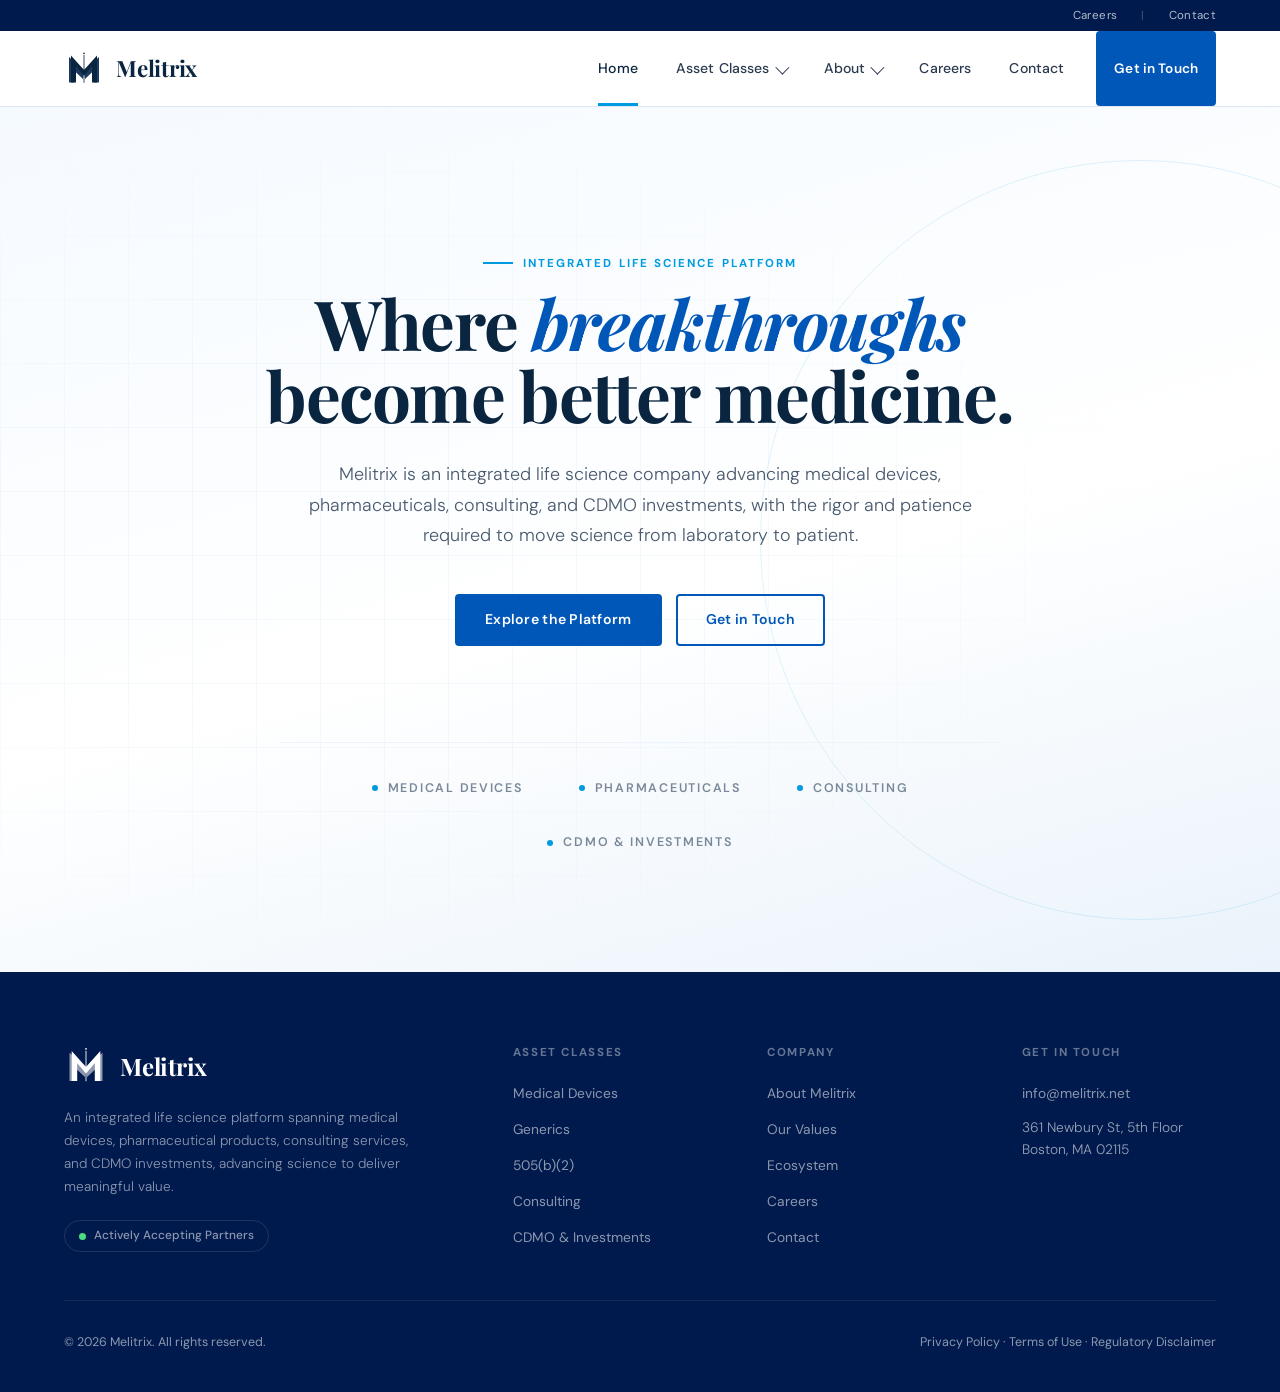
==== index.html @ f3d728bd "chore: initial site, 5 pages, static deploy ready" ====
<!DOCTYPE html>
<html lang="en">
<head>
<meta charset="UTF-8">
<meta name="viewport" content="width=device-width, initial-scale=1.0">
<title>Melitrix, Integrated Life Science Platform</title>
<link href="https://fonts.googleapis.com/css2?family=Playfair+Display:wght@400;600;700&family=DM+Sans:ital,wght@0,300;0,400;0,500;0,600;1,300&display=swap" rel="stylesheet">
<link rel="stylesheet" href="assets/shared.css?v=3">
<style>
  /* ─────────────────────────────
     PLAIN LANDING — Hero only
     ───────────────────────────── */
  .home-hero {
    position: relative;
    overflow: hidden;
    padding: 140px 5% 120px;
    min-height: 90vh;
    display: flex;
    align-items: center;
    background: linear-gradient(165deg, #f5faff 0%, #ffffff 55%, #eaf3fb 100%);
  }
  .home-hero::before {
    content: '';
    position: absolute; inset: 0;
    background-image:
      linear-gradient(rgba(0,87,184,0.04) 1px, transparent 1px),
      linear-gradient(90deg, rgba(0,87,184,0.04) 1px, transparent 1px);
    background-size: 64px 64px;
    pointer-events: none;
    mask-image: radial-gradient(ellipse 80% 70% at 30% 50%, black 30%, transparent 75%);
    -webkit-mask-image: radial-gradient(ellipse 80% 70% at 30% 50%, black 30%, transparent 75%);
  }
  .home-hero::after {
    content: '';
    position: absolute;
    right: -240px; top: 50%;
    transform: translateY(-50%);
    width: 760px; height: 760px;
    border-radius: 50%;
    border: 1px solid rgba(0,155,222,0.12);
    pointer-events: none;
  }
  .home-hero-inner {
    position: relative; z-index: 2;
    max-width: 980px;
    margin: 0 auto;
    width: 100%;
    text-align: center;
  }
  .home-hero h1 {
    font-size: clamp(2.6rem, 5.4vw, 4.6rem);
    font-weight: 700;
    color: var(--navy);
    margin-bottom: 28px;
    text-wrap: balance;
    letter-spacing: -0.02em;
    line-height: 1.05;
  }
  .home-hero h1 em {
    font-style: italic;
    color: var(--blue);
  }
  .home-hero-sub {
    font-size: clamp(1rem, 1.4vw, 1.18rem);
    line-height: 1.7;
    color: var(--slate);
    margin: 0 auto 44px;
    font-weight: 300;
    max-width: 680px;
    text-wrap: pretty;
  }
  .home-hero-actions {
    display: flex;
    gap: 14px;
    justify-content: center;
    flex-wrap: wrap;
  }

  /* Subtle credentials strip */
  .home-creds {
    margin-top: 96px;
    padding-top: 36px;
    border-top: 1px solid var(--border-soft);
    display: flex;
    flex-wrap: wrap;
    justify-content: center;
    gap: 36px 56px;
    max-width: 720px;
    margin-left: auto;
    margin-right: auto;
  }
  .home-cred {
    font-size: 0.78rem;
    font-weight: 600;
    letter-spacing: 0.14em;
    text-transform: uppercase;
    color: var(--light-slate);
    display: flex;
    align-items: center;
    gap: 10px;
  }
  .home-cred-dot {
    width: 6px; height: 6px;
    border-radius: 50%;
    background: var(--sky);
    flex-shrink: 0;
  }

  @media (max-width: 700px) {
    .home-hero { padding: 110px 5% 90px; }
    .home-creds { gap: 16px 24px; margin-top: 60px; }
  }
</style>
</head>
<body>

<div id="site-nav"></div>

<!-- HERO, plain landing -->
<section class="home-hero" data-screen-label="Home">
  <div class="home-hero-inner">
    <div class="eyebrow reveal" style="justify-content:center;">Integrated Life Science Platform</div>
    <h1 class="reveal reveal-delay-1">Where <em>breakthroughs</em> become better medicine.</h1>
    <p class="home-hero-sub reveal reveal-delay-2">Melitrix is an integrated life science company advancing medical devices, pharmaceuticals, consulting, and CDMO investments, with the rigor and patience required to move science from laboratory to patient.</p>
    <div class="home-hero-actions reveal reveal-delay-3">
      <a href="asset-classes.html" class="btn btn-primary">Explore the Platform</a>
      <a href="contact.html" class="btn btn-outline">Get in Touch</a>
    </div>

    <div class="home-creds reveal reveal-delay-3">
      <div class="home-cred"><span class="home-cred-dot"></span>Medical Devices</div>
      <div class="home-cred"><span class="home-cred-dot"></span>Pharmaceuticals</div>
      <div class="home-cred"><span class="home-cred-dot"></span>Consulting</div>
      <div class="home-cred"><span class="home-cred-dot"></span>CDMO &amp; Investments</div>
    </div>
  </div>
</section>

<footer class="site-footer" id="site-footer"></footer>
<div id="site-tweaks"></div>

<script src="assets/chrome.js"></script>
<script src="assets/shared.js"></script>
<script>
  MelitrixChrome.mount('home');
  window.addEventListener('load', () => {
    document.querySelectorAll('.home-hero .reveal').forEach((el, i) => {
      setTimeout(() => el.classList.add('visible'), 200 + i * 120);
    });
  });
</script>
</body>
</html>
---- assets/shared.css ----
/* ═══════════════════════════════════════════════
   MELITRIX, Shared stylesheet
   Pfizer-inspired: navy/sky, clean, science-forward
   ═══════════════════════════════════════════════ */

:root {
  --navy: #0a2540;
  --navy-deep: #001a4d;
  --blue: #0057b8;
  --blue-bright: #0071ce;
  --sky: #009bde;
  --sky-light: #4db8e8;
  --ice: #e8f4fd;
  --ice-deep: #d4e8f8;
  --white: #ffffff;
  --paper: #fafcff;
  --slate: #4a5a6e;
  --slate-dark: #2b3a4f;
  --light-slate: #7a8999;
  --border: #dce8f5;
  --border-soft: #edf3fa;
  --gold: #c9a84c;
  --green: #4ade80;

  --shadow-sm: 0 2px 8px rgba(10,37,64,0.06);
  --shadow-md: 0 8px 24px rgba(10,37,64,0.08);
  --shadow-lg: 0 20px 60px rgba(10,37,64,0.1);
}

/* ── Color treatment: LIGHTER Pfizer blue ── */
body[data-theme="light-blue"] {
  --navy: #004b93;
  --navy-deep: #003d7a;
  --blue: #0071ce;
  --sky: #2aa3e3;
}

/* ── Color treatment: DEEPER navy ── */
body[data-theme="deep-navy"] {
  --navy: #001a4d;
  --navy-deep: #000d2e;
  --blue: #003d82;
  --sky: #0085c8;
}

*, *::before, *::after { box-sizing: border-box; margin: 0; padding: 0; }
html { scroll-behavior: smooth; }

body {
  font-family: 'DM Sans', sans-serif;
  background: var(--white);
  color: var(--slate-dark);
  overflow-x: hidden;
  line-height: 1.5;
}

/* ── TYPE ── */
h1, h2, h3, h4 {
  font-family: 'Playfair Display', serif;
  color: var(--navy);
  line-height: 1.15;
  letter-spacing: -0.01em;
}

a { color: var(--blue); }

/* ══════════════════════════════════════════════
   NAV, Pfizer-style with mega menu
   ══════════════════════════════════════════════ */
.top-utility {
  background: var(--navy-deep);
  color: rgba(255,255,255,0.7);
  font-size: 0.72rem;
  padding: 7px 5%;
  display: flex; justify-content: flex-end; gap: 24px;
  letter-spacing: 0.03em;
}
.top-utility a {
  color: rgba(255,255,255,0.7);
  text-decoration: none;
  transition: color 0.2s;
}
.top-utility a:hover { color: white; }
.utility-divider { color: rgba(255,255,255,0.25); }

nav.main-nav {
  position: sticky; top: 0; z-index: 100;
  display: flex; align-items: center; justify-content: space-between;
  padding: 0 5%;
  height: 76px;
  background: rgba(255,255,255,0.98);
  border-bottom: 1px solid var(--border);
  backdrop-filter: blur(12px);
}
.nav-logo {
  display: flex; align-items: center; gap: 12px;
  text-decoration: none;
}
.logo-mark {
  width: 40px; height: 40px;
  display: inline-flex;
  align-items: center;
  justify-content: center;
  flex-shrink: 0;
}
.logo-mark svg { width: 100%; height: 100%; display: block; }
.logo-wordmark {
  font-family: 'Playfair Display', serif;
  font-size: 1.4rem;
  font-weight: 700;
  color: var(--navy);
  letter-spacing: -0.01em;
}
.logo-wordmark span { color: inherit; }

.nav-menu {
  display: flex; gap: 2px; list-style: none;
  height: 100%;
  align-items: stretch;
}
.nav-menu > li {
  display: flex; align-items: center;
  position: relative;
}
.nav-menu > li > a {
  text-decoration: none;
  font-size: 0.88rem;
  font-weight: 500;
  color: var(--slate-dark);
  letter-spacing: 0.01em;
  padding: 0 18px;
  height: 100%;
  display: flex; align-items: center; gap: 6px;
  transition: color 0.2s;
  position: relative;
}
.nav-menu > li > a::after {
  content: ''; position: absolute; bottom: 0; left: 18px; right: 18px;
  height: 3px; background: var(--sky);
  transform: scaleX(0); transform-origin: left;
  transition: transform 0.25s ease;
}
.nav-menu > li:hover > a,
.nav-menu > li > a.active { color: var(--navy); }
.nav-menu > li:hover > a::after,
.nav-menu > li > a.active::after { transform: scaleX(1); }

.chev {
  width: 10px; height: 10px;
  border-right: 1.5px solid currentColor;
  border-bottom: 1.5px solid currentColor;
  transform: rotate(45deg) translateY(-2px);
  transition: transform 0.2s;
}
.nav-menu > li:hover .chev { transform: rotate(225deg) translateY(-2px); }

.mega {
  position: absolute;
  top: 100%; left: 50%;
  transform: translateX(-50%) translateY(6px);
  min-width: 640px;
  background: white;
  border: 1px solid var(--border);
  border-top: 3px solid var(--sky);
  border-radius: 0 0 12px 12px;
  box-shadow: var(--shadow-lg);
  padding: 32px;
  opacity: 0;
  visibility: hidden;
  transition: opacity 0.2s, transform 0.2s, visibility 0.2s;
  display: grid; grid-template-columns: 1fr 1fr;
  gap: 28px 36px;
}
.nav-menu > li:hover .mega {
  opacity: 1;
  visibility: visible;
  transform: translateX(-50%) translateY(0);
}
.mega-col-title {
  font-family: 'Playfair Display', serif;
  font-size: 0.75rem;
  font-weight: 700;
  letter-spacing: 0.15em;
  text-transform: uppercase;
  color: var(--sky);
  margin-bottom: 14px;
  padding-bottom: 10px;
  border-bottom: 1px solid var(--border-soft);
}
.mega a {
  display: block;
  padding: 9px 0;
  text-decoration: none;
  font-size: 0.88rem;
  color: var(--slate-dark);
  font-weight: 500;
  transition: color 0.15s, padding 0.15s;
}
.mega a:hover { color: var(--blue); padding-left: 6px; }
.mega-desc {
  display: block;
  font-size: 0.78rem;
  color: var(--light-slate);
  font-weight: 400;
  margin-top: 2px;
}
.mega-feature {
  grid-column: 1 / -1;
  background: linear-gradient(135deg, var(--ice) 0%, var(--white) 100%);
  border: 1px solid var(--border);
  border-radius: 8px;
  padding: 18px 22px;
  display: flex; align-items: center; justify-content: space-between;
  gap: 16px;
  margin-top: 6px;
}
.mega-feature-text { font-size: 0.85rem; color: var(--slate-dark); }
.mega-feature-text strong { color: var(--navy); font-weight: 600; }
.mega-feature-link {
  font-size: 0.8rem;
  font-weight: 600;
  color: var(--blue);
  text-decoration: none;
  white-space: nowrap;
}
.mega-feature-link::after { content: ' →'; }

.nav-cta {
  background: var(--blue);
  color: white !important;
  padding: 10px 22px;
  border-radius: 4px;
  font-weight: 600 !important;
  font-size: 0.85rem !important;
  text-decoration: none;
  letter-spacing: 0.02em;
  transition: background 0.2s, transform 0.15s;
  margin-left: 12px;
}
.nav-cta:hover { background: var(--navy); transform: translateY(-1px); }

/* ══════════════════════════════════════════════
   SHARED PAGE PRIMITIVES
   ══════════════════════════════════════════════ */
section { padding: 100px 5%; }
.container { max-width: 1240px; margin: 0 auto; }

.eyebrow {
  font-size: 0.72rem;
  font-weight: 700;
  letter-spacing: 0.18em;
  text-transform: uppercase;
  color: var(--sky);
  margin-bottom: 14px;
  display: inline-flex; align-items: center; gap: 10px;
}
.eyebrow::before {
  content: ''; display: block;
  width: 30px; height: 2px;
  background: var(--sky);
}

.section-title {
  font-size: clamp(1.9rem, 3vw, 2.7rem);
  font-weight: 700;
  color: var(--navy);
  line-height: 1.15;
  margin-bottom: 18px;
  text-wrap: balance;
}
.section-lead {
  font-size: 1.05rem;
  line-height: 1.7;
  color: var(--slate);
  font-weight: 300;
  max-width: 640px;
  text-wrap: pretty;
}

/* Buttons */
.btn {
  display: inline-flex; align-items: center; gap: 8px;
  padding: 13px 28px;
  border-radius: 4px;
  font-size: 0.88rem;
  font-weight: 600;
  text-decoration: none;
  border: 2px solid transparent;
  cursor: pointer;
  transition: background 0.2s, transform 0.15s, border-color 0.2s;
  letter-spacing: 0.02em;
  font-family: inherit;
}
.btn-primary { background: var(--blue); color: white; border-color: var(--blue); }
.btn-primary:hover { background: var(--navy); border-color: var(--navy); transform: translateY(-1px); }
.btn-outline { background: transparent; color: var(--blue); border-color: var(--blue); }
.btn-outline:hover { background: var(--blue); color: white; transform: translateY(-1px); }
.btn-white { background: white; color: var(--navy); border-color: white; }
.btn-white:hover { transform: translateY(-2px); box-shadow: 0 8px 24px rgba(0,0,0,0.2); }
.btn-ghost { background: transparent; color: white; border-color: rgba(255,255,255,0.5); }
.btn-ghost:hover { border-color: white; background: rgba(255,255,255,0.08); }

/* Page header (inner pages) */
.page-header {
  position: relative;
  padding: 120px 5% 80px;
  background: linear-gradient(160deg, #eaf4fc 0%, #dbeaf7 50%, #f0f7fd 100%);
  overflow: hidden;
}
.page-header::before {
  content: '';
  position: absolute; inset: 0;
  background-image:
    linear-gradient(rgba(0,87,184,0.05) 1px, transparent 1px),
    linear-gradient(90deg, rgba(0,87,184,0.05) 1px, transparent 1px);
  background-size: 60px 60px;
  pointer-events: none;
}
.page-header::after {
  content: '';
  position: absolute;
  right: -120px; top: 50%;
  transform: translateY(-50%);
  width: 480px; height: 480px;
  border-radius: 50%;
  border: 1px solid rgba(0,155,222,0.18);
}
.page-header .container { position: relative; z-index: 2; }
.page-header .eyebrow { color: var(--blue); }
.page-header .eyebrow::before { background: var(--blue); }
.page-header h1 {
  font-size: clamp(2.4rem, 4vw, 3.4rem);
  font-weight: 700;
  color: var(--navy);
  margin-bottom: 20px;
  max-width: 780px;
  text-wrap: balance;
}
.page-header .page-sub {
  font-size: 1.15rem;
  line-height: 1.65;
  color: var(--slate);
  font-weight: 300;
  max-width: 680px;
  text-wrap: pretty;
}

/* Breadcrumb */
.crumb {
  font-size: 0.78rem;
  color: var(--light-slate);
  margin-bottom: 24px;
  display: flex; gap: 8px; align-items: center;
}
.crumb a { color: var(--blue); text-decoration: none; }
.crumb a:hover { text-decoration: underline; }
.crumb-sep { opacity: 0.4; }

/* ══════════════════════════════════════════════
   FOOTER
   ══════════════════════════════════════════════ */
footer.site-footer {
  background: var(--navy-deep);
  padding: 72px 5% 40px;
  color: rgba(255,255,255,0.55);
}
.footer-inner {
  max-width: 1240px; margin: 0 auto;
  display: grid; grid-template-columns: 2fr 1fr 1fr 1fr;
  gap: 60px;
  padding-bottom: 48px;
  border-bottom: 1px solid rgba(255,255,255,0.08);
  margin-bottom: 32px;
}
.footer-brand .logo-wordmark { color: white; font-size: 1.5rem; margin-bottom: 18px; display: inline-block; }
.footer-brand p { font-size: 0.85rem; line-height: 1.7; font-weight: 300; max-width: 360px; }
.footer-col-title {
  font-size: 0.72rem;
  font-weight: 700;
  letter-spacing: 0.14em;
  text-transform: uppercase;
  color: rgba(255,255,255,0.4);
  margin-bottom: 20px;
}
.footer-links { list-style: none; display: flex; flex-direction: column; gap: 12px; }
.footer-links a {
  text-decoration: none;
  font-size: 0.86rem;
  color: rgba(255,255,255,0.55);
  transition: color 0.2s;
}
.footer-links a:hover { color: white; }
.footer-addr {
  font-size: 0.86rem;
  font-weight: 300;
  color: rgba(255,255,255,0.6);
  line-height: 1.55;
}
.footer-bottom {
  max-width: 1240px; margin: 0 auto;
  display: flex; justify-content: space-between; align-items: center;
  font-size: 0.78rem;
  flex-wrap: wrap; gap: 12px;
}
.footer-badge {
  display: inline-flex; align-items: center; gap: 8px;
  padding: 6px 14px;
  border-radius: 100px;
  border: 1px solid rgba(255,255,255,0.12);
  font-size: 0.74rem;
  font-weight: 500;
  margin-top: 22px;
}
.dot-live {
  width: 7px; height: 7px; border-radius: 50%;
  background: var(--green);
  animation: pulse-live 2s infinite;
  box-shadow: 0 0 0 0 var(--green);
}
@keyframes pulse-live {
  0%, 100% { opacity: 1; }
  50% { opacity: 0.4; }
}

/* ══════════════════════════════════════════════
   SCROLL REVEAL
   ══════════════════════════════════════════════ */
.reveal {
  opacity: 0;
  transform: translateY(28px);
  transition: opacity 0.65s ease, transform 0.65s ease;
}
.reveal.visible {
  opacity: 1;
  transform: translateY(0);
}
.reveal-delay-1 { transition-delay: 0.1s; }
.reveal-delay-2 { transition-delay: 0.2s; }
.reveal-delay-3 { transition-delay: 0.3s; }
.reveal-delay-4 { transition-delay: 0.4s; }

/* ══════════════════════════════════════════════
   RESPONSIVE
   ══════════════════════════════════════════════ */
@media (max-width: 1024px) {
  .nav-menu { display: none; }
  .top-utility { display: none; }
  .footer-inner { grid-template-columns: 1fr 1fr; gap: 40px; }
}
@media (max-width: 640px) {
  section { padding: 72px 5%; }
  .page-header { padding: 80px 5% 60px; }
  .footer-inner { grid-template-columns: 1fr; }
  .footer-bottom { flex-direction: column; align-items: flex-start; }
}

/* ══════════════════════════════════════════════
   TWEAKS PANEL
   ══════════════════════════════════════════════ */
#tweaks-panel {
  position: fixed;
  right: 20px; bottom: 20px;
  z-index: 999;
  background: white;
  border: 1px solid var(--border);
  border-radius: 12px;
  box-shadow: var(--shadow-lg);
  padding: 20px;
  width: 280px;
  display: none;
  font-family: 'DM Sans', sans-serif;
}
#tweaks-panel.open { display: block; }
#tweaks-panel h4 {
  font-family: 'DM Sans', sans-serif;
  font-size: 0.85rem;
  font-weight: 700;
  color: var(--navy);
  margin-bottom: 14px;
  letter-spacing: 0.04em;
  text-transform: uppercase;
  display: flex; justify-content: space-between; align-items: center;
}
.tweak-group { margin-bottom: 18px; }
.tweak-group:last-child { margin-bottom: 0; }
.tweak-label {
  font-size: 0.72rem;
  font-weight: 600;
  color: var(--slate);
  margin-bottom: 8px;
  letter-spacing: 0.05em;
  text-transform: uppercase;
}
.tweak-options {
  display: flex; gap: 6px; flex-wrap: wrap;
}
.tweak-btn {
  flex: 1;
  padding: 8px 10px;
  border: 1px solid var(--border);
  background: white;
  border-radius: 6px;
  font-size: 0.78rem;
  font-weight: 500;
  color: var(--slate);
  cursor: pointer;
  transition: all 0.15s;
  font-family: inherit;
  text-align: center;
  min-width: 0;
}
.tweak-btn:hover { border-color: var(--blue); color: var(--blue); }
.tweak-btn.active {
  background: var(--blue);
  color: white;
  border-color: var(--blue);
}
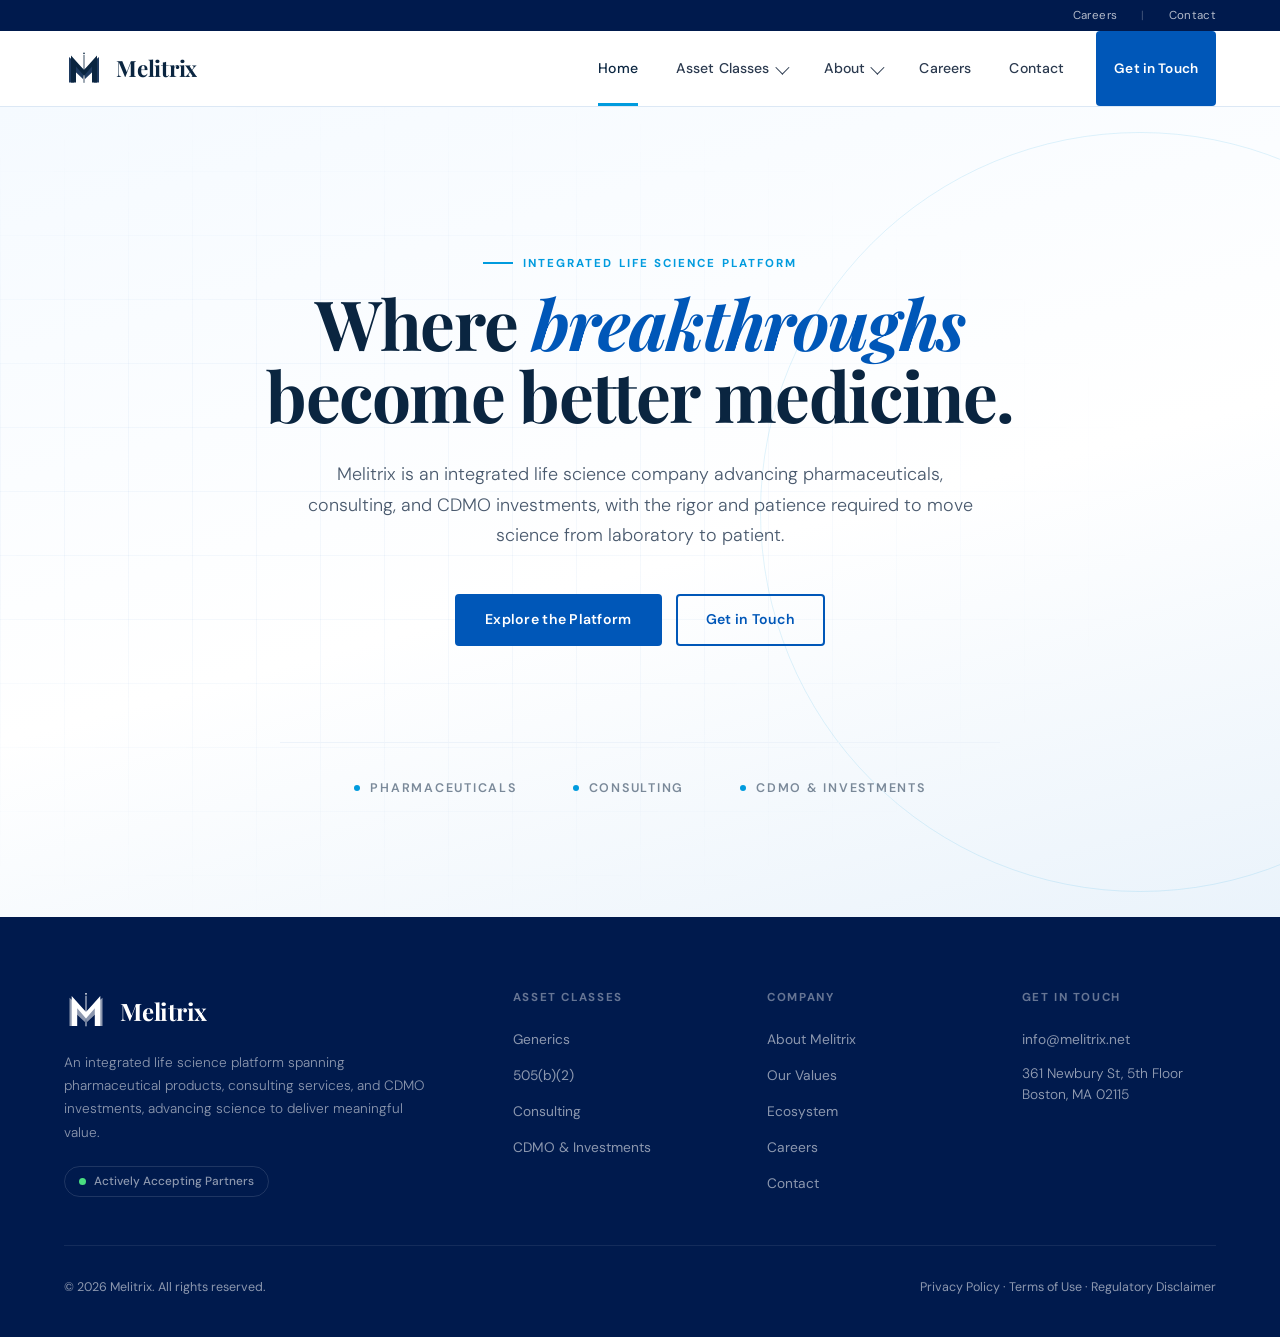
==== commit ed08b0a1: "Remove medical devices asset class across the site Deletes the Medical Devices section from asset-cl" ====
--- a/index.html
+++ b/index.html
@@ -121,14 +121,13 @@
   <div class="home-hero-inner">
     <div class="eyebrow reveal" style="justify-content:center;">Integrated Life Science Platform</div>
     <h1 class="reveal reveal-delay-1">Where <em>breakthroughs</em> become better medicine.</h1>
-    <p class="home-hero-sub reveal reveal-delay-2">Melitrix is an integrated life science company advancing medical devices, pharmaceuticals, consulting, and CDMO investments, with the rigor and patience required to move science from laboratory to patient.</p>
+    <p class="home-hero-sub reveal reveal-delay-2">Melitrix is an integrated life science company advancing pharmaceuticals, consulting, and CDMO investments, with the rigor and patience required to move science from laboratory to patient.</p>
     <div class="home-hero-actions reveal reveal-delay-3">
       <a href="asset-classes.html" class="btn btn-primary">Explore the Platform</a>
       <a href="contact.html" class="btn btn-outline">Get in Touch</a>
     </div>
 
     <div class="home-creds reveal reveal-delay-3">
-      <div class="home-cred"><span class="home-cred-dot"></span>Medical Devices</div>
       <div class="home-cred"><span class="home-cred-dot"></span>Pharmaceuticals</div>
       <div class="home-cred"><span class="home-cred-dot"></span>Consulting</div>
       <div class="home-cred"><span class="home-cred-dot"></span>CDMO &amp; Investments</div>
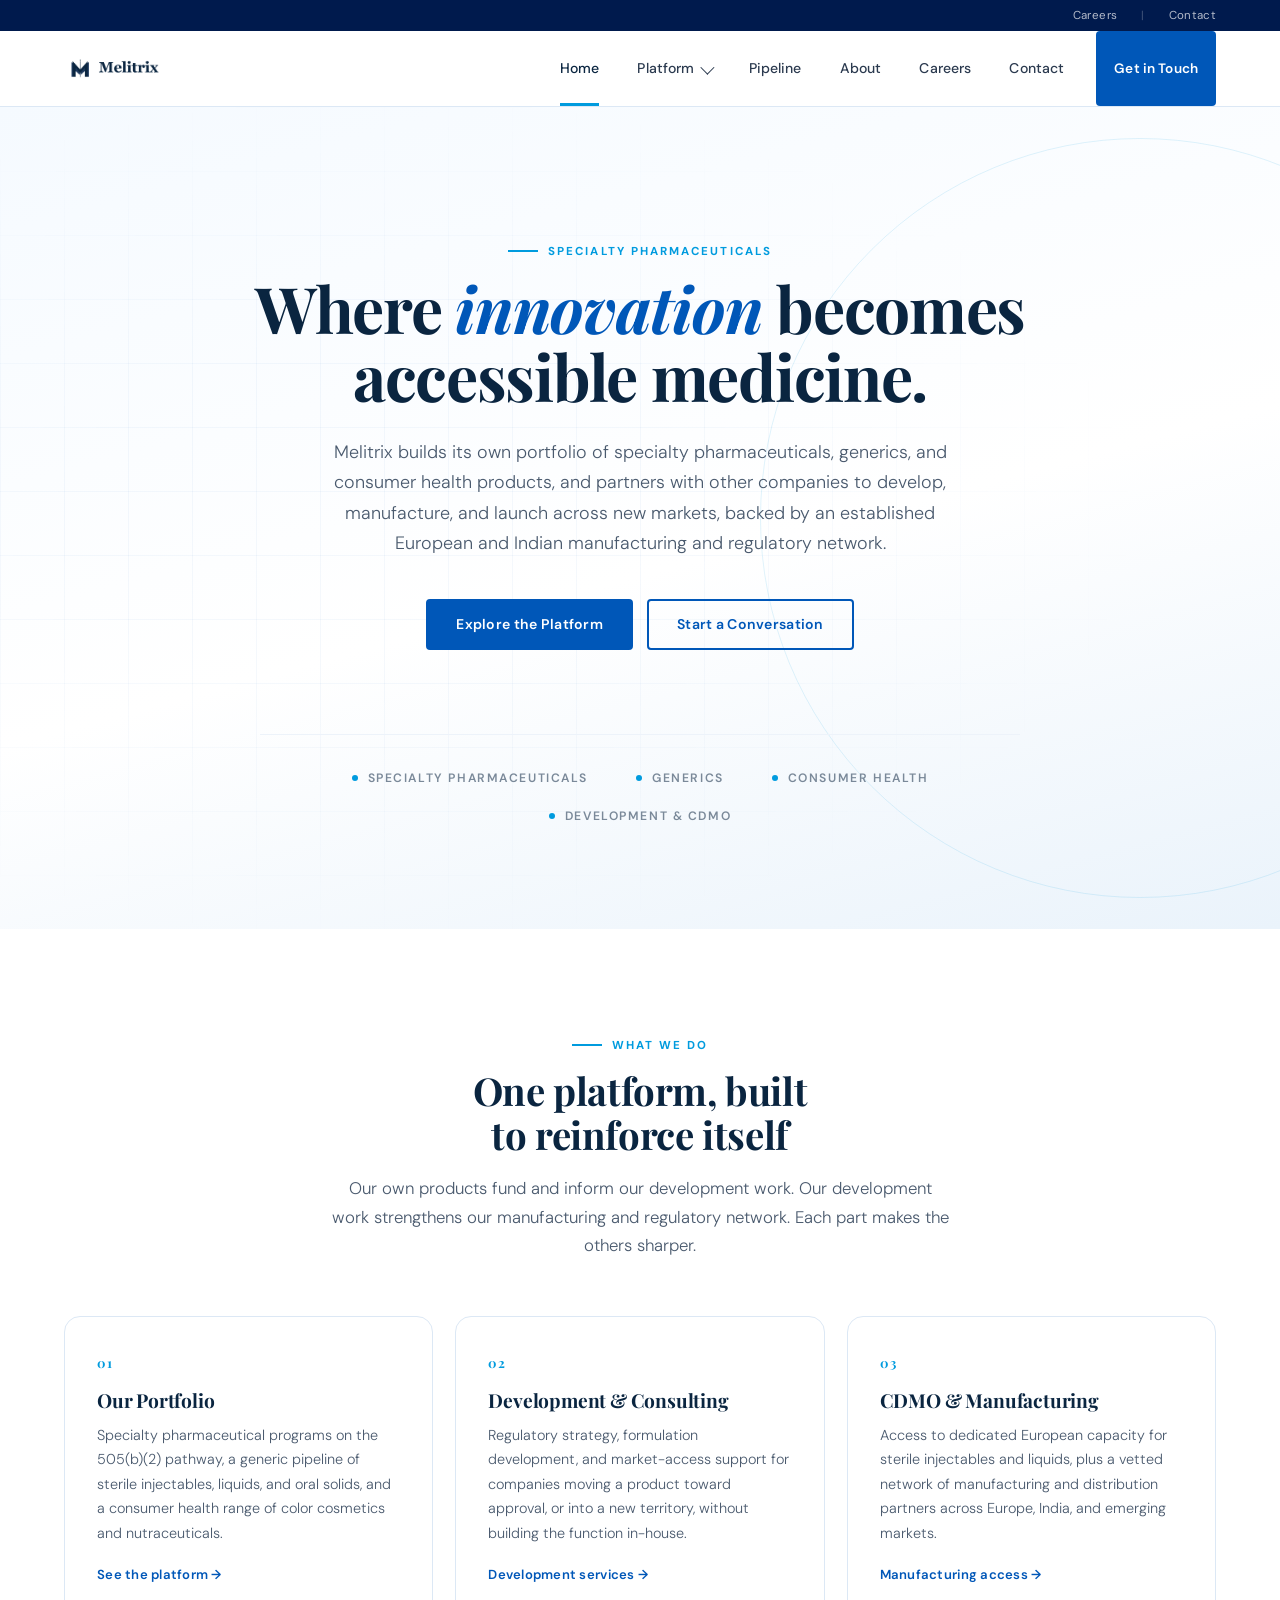
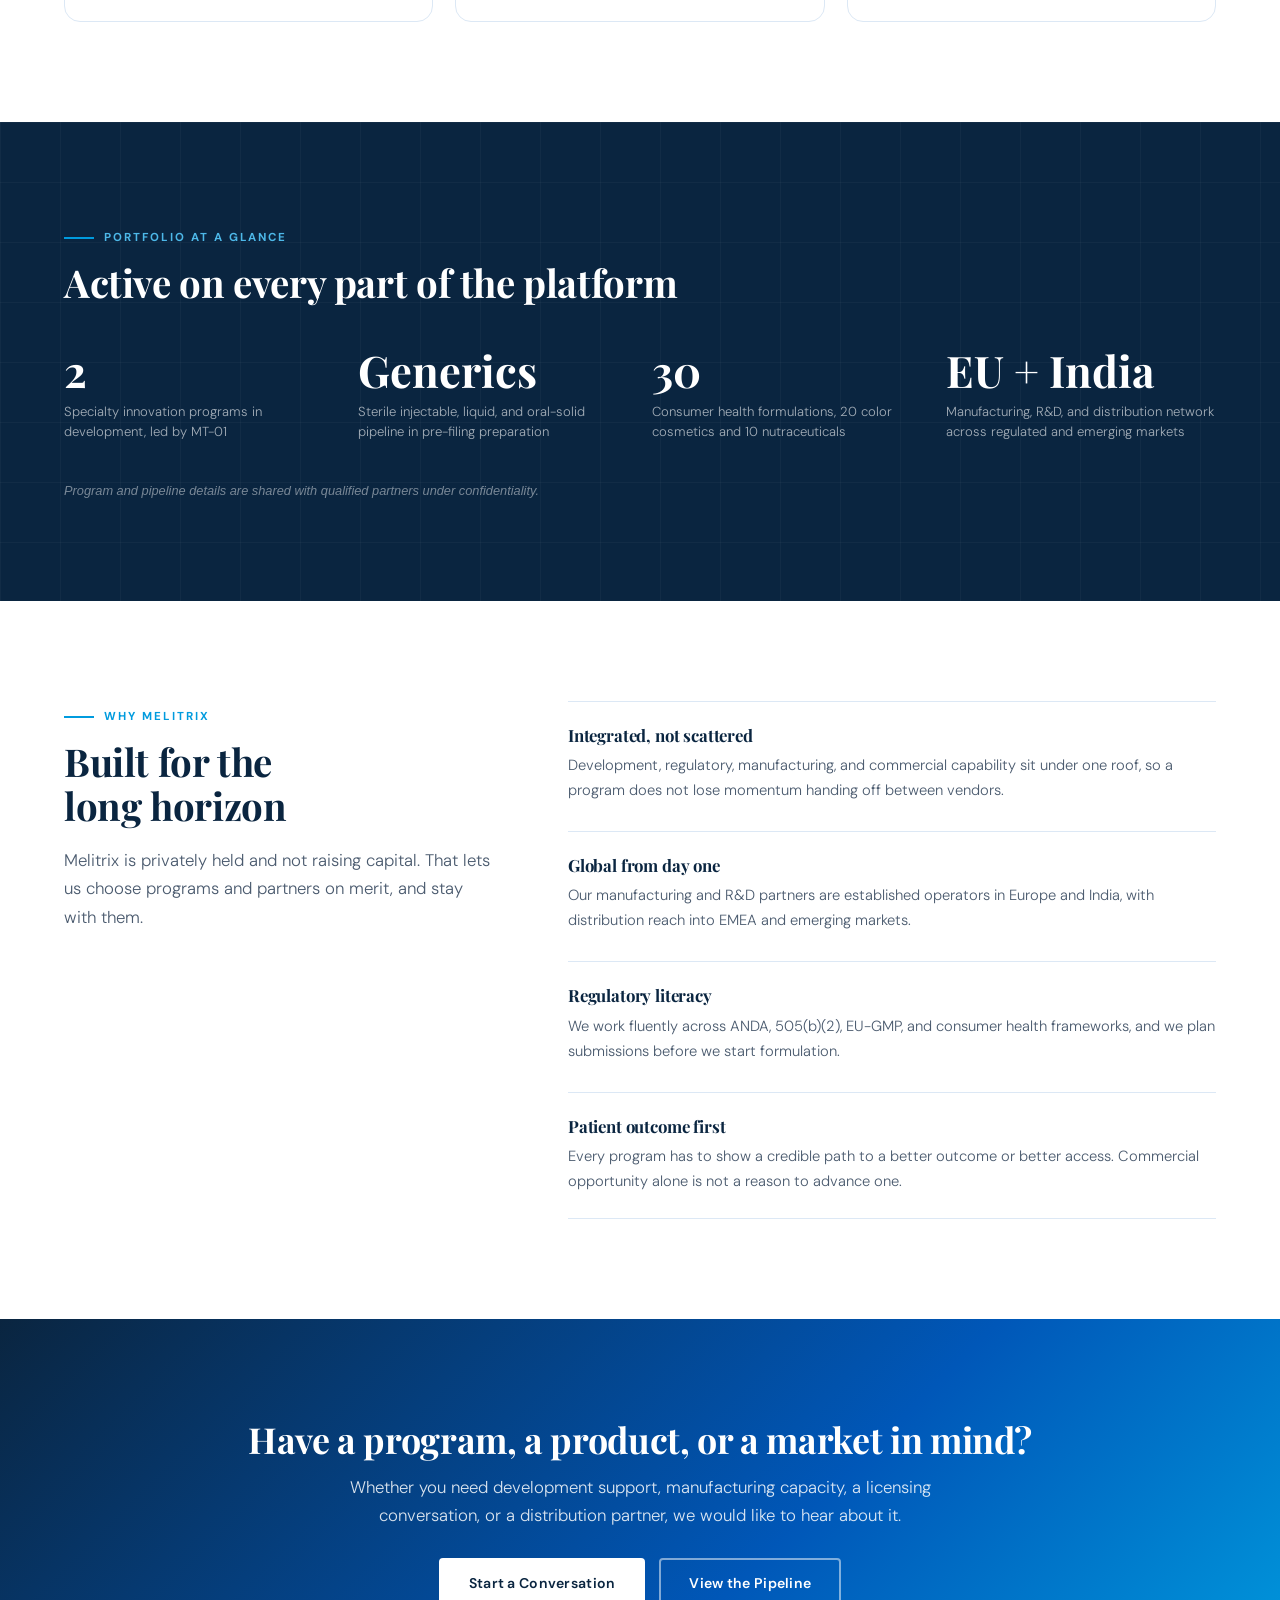
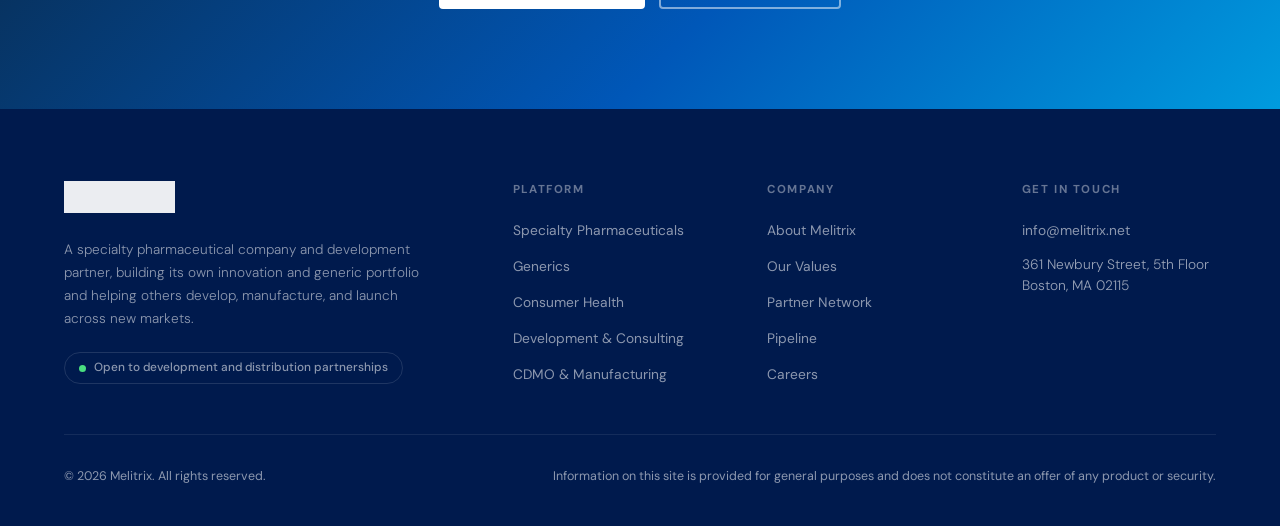
==== commit 5b0a97ad: "Reposition site around specialty pharma + development services Repositions Melitrix from an investor" ====
--- a/index.html
+++ b/index.html
@@ -3,18 +3,27 @@
 <head>
 <meta charset="UTF-8">
 <meta name="viewport" content="width=device-width, initial-scale=1.0">
-<title>Melitrix, Integrated Life Science Platform</title>
+<title>Melitrix, Specialty Pharmaceutical Company &amp; Development Partner</title>
+<meta name="description" content="Melitrix is a specialty pharmaceutical company and development partner, building an innovation and generic portfolio and helping companies develop, manufacture, and launch products across new markets.">
+<link rel="canonical" href="https://melitrix.net/">
+<link rel="icon" type="image/png" href="assets/melitrix-mark.png">
+<link rel="apple-touch-icon" href="assets/apple-touch-icon.png">
+<meta name="theme-color" content="#0a2540">
+<meta property="og:type" content="website">
+<meta property="og:site_name" content="Melitrix">
+<meta property="og:title" content="Melitrix, Specialty Pharmaceutical Company &amp; Development Partner">
+<meta property="og:description" content="Building an innovation and generic portfolio, and helping companies develop, manufacture, and launch products across new markets.">
+<meta property="og:url" content="https://melitrix.net/">
+<meta property="og:image" content="https://melitrix.net/assets/og-image.png">
+<meta name="twitter:card" content="summary_large_image">
 <link href="https://fonts.googleapis.com/css2?family=Playfair+Display:wght@400;600;700&family=DM+Sans:ital,wght@0,300;0,400;0,500;0,600;1,300&display=swap" rel="stylesheet">
-<link rel="stylesheet" href="assets/shared.css?v=3">
+<link rel="stylesheet" href="assets/shared.css?v=4">
 <style>
-  /* ─────────────────────────────
-     PLAIN LANDING — Hero only
-     ───────────────────────────── */
+  /* ─── HERO ─── */
   .home-hero {
     position: relative;
     overflow: hidden;
-    padding: 140px 5% 120px;
-    min-height: 90vh;
+    padding: 128px 5% 104px;
     display: flex;
     align-items: center;
     background: linear-gradient(165deg, #f5faff 0%, #ffffff 55%, #eaf3fb 100%);
@@ -42,62 +51,54 @@
   }
   .home-hero-inner {
     position: relative; z-index: 2;
-    max-width: 980px;
+    max-width: 960px;
     margin: 0 auto;
     width: 100%;
     text-align: center;
   }
   .home-hero h1 {
-    font-size: clamp(2.6rem, 5.4vw, 4.6rem);
+    font-size: clamp(2.5rem, 5vw, 4.2rem);
     font-weight: 700;
     color: var(--navy);
-    margin-bottom: 28px;
+    margin-bottom: 26px;
     text-wrap: balance;
     letter-spacing: -0.02em;
-    line-height: 1.05;
-  }
-  .home-hero h1 em {
-    font-style: italic;
-    color: var(--blue);
-  }
+    line-height: 1.07;
+  }
+  .home-hero h1 em { font-style: italic; color: var(--blue); }
   .home-hero-sub {
-    font-size: clamp(1rem, 1.4vw, 1.18rem);
+    font-size: clamp(1.02rem, 1.4vw, 1.2rem);
     line-height: 1.7;
     color: var(--slate);
-    margin: 0 auto 44px;
+    margin: 0 auto 40px;
     font-weight: 300;
-    max-width: 680px;
+    max-width: 660px;
     text-wrap: pretty;
   }
   .home-hero-actions {
-    display: flex;
-    gap: 14px;
+    display: flex; gap: 14px;
     justify-content: center;
     flex-wrap: wrap;
   }
-
-  /* Subtle credentials strip */
   .home-creds {
-    margin-top: 96px;
-    padding-top: 36px;
+    margin-top: 84px;
+    padding-top: 34px;
     border-top: 1px solid var(--border-soft);
     display: flex;
     flex-wrap: wrap;
     justify-content: center;
-    gap: 36px 56px;
-    max-width: 720px;
+    gap: 20px 48px;
+    max-width: 760px;
     margin-left: auto;
     margin-right: auto;
   }
   .home-cred {
-    font-size: 0.78rem;
+    font-size: 0.76rem;
     font-weight: 600;
-    letter-spacing: 0.14em;
+    letter-spacing: 0.13em;
     text-transform: uppercase;
     color: var(--light-slate);
-    display: flex;
-    align-items: center;
-    gap: 10px;
+    display: flex; align-items: center; gap: 10px;
   }
   .home-cred-dot {
     width: 6px; height: 6px;
@@ -106,9 +107,171 @@
     flex-shrink: 0;
   }
 
+  /* ─── SECTION HEAD (centered) ─── */
+  .home-sec-head { text-align: center; max-width: 640px; margin: 0 auto 56px; }
+  .home-sec-head .eyebrow { justify-content: center; }
+  .home-sec-head .section-lead { margin-left: auto; margin-right: auto; }
+
+  /* ─── PILLARS ─── */
+  .pillars {
+    display: grid;
+    grid-template-columns: repeat(3, 1fr);
+    gap: 22px;
+  }
+  .pillar {
+    background: white;
+    border: 1px solid var(--border);
+    border-radius: 16px;
+    padding: 36px 32px;
+    display: flex; flex-direction: column;
+    transition: transform 0.2s, box-shadow 0.2s, border-color 0.2s;
+  }
+  .pillar:hover {
+    transform: translateY(-4px);
+    border-color: var(--sky);
+    box-shadow: var(--shadow-md);
+  }
+  .pillar-num {
+    font-family: 'Playfair Display', serif;
+    font-size: 0.82rem;
+    font-weight: 700;
+    letter-spacing: 0.16em;
+    color: var(--sky);
+    margin-bottom: 16px;
+  }
+  .pillar h3 {
+    font-size: 1.2rem;
+    font-weight: 700;
+    color: var(--navy);
+    margin-bottom: 12px;
+  }
+  .pillar p {
+    font-size: 0.9rem;
+    line-height: 1.7;
+    color: var(--slate);
+    font-weight: 300;
+    margin-bottom: 20px;
+    flex: 1;
+  }
+  .pillar-link {
+    font-size: 0.82rem;
+    font-weight: 600;
+    color: var(--blue);
+    text-decoration: none;
+    letter-spacing: 0.02em;
+  }
+  .pillar-link::after { content: ' →'; }
+  .pillar-link:hover { color: var(--navy); }
+
+  /* ─── METRICS BAND ─── */
+  .metrics {
+    background: var(--navy);
+    color: white;
+    position: relative;
+    overflow: hidden;
+  }
+  .metrics::before {
+    content: '';
+    position: absolute; inset: 0;
+    background-image:
+      linear-gradient(rgba(255,255,255,0.03) 1px, transparent 1px),
+      linear-gradient(90deg, rgba(255,255,255,0.03) 1px, transparent 1px);
+    background-size: 60px 60px;
+    pointer-events: none;
+  }
+  .metrics .container { position: relative; z-index: 2; }
+  .metrics-grid {
+    display: grid;
+    grid-template-columns: repeat(4, 1fr);
+    gap: 24px;
+    margin-top: 8px;
+  }
+  .metric { text-align: left; }
+  .metric-value {
+    font-family: 'Playfair Display', serif;
+    font-size: clamp(2rem, 3.4vw, 2.9rem);
+    font-weight: 700;
+    color: white;
+    line-height: 1;
+    margin-bottom: 10px;
+  }
+  .metric-label {
+    font-size: 0.82rem;
+    line-height: 1.5;
+    color: rgba(255,255,255,0.62);
+    font-weight: 300;
+  }
+  .metrics-note {
+    margin-top: 40px;
+    font-size: 0.8rem;
+    color: rgba(255,255,255,0.45);
+    font-style: italic;
+  }
+
+  /* ─── WHY ─── */
+  .why-inner {
+    display: grid;
+    grid-template-columns: 0.8fr 1.2fr;
+    gap: 72px;
+    align-items: start;
+  }
+  .why-list { display: flex; flex-direction: column; gap: 4px; }
+  .why-item {
+    padding: 24px 0;
+    border-top: 1px solid var(--border);
+  }
+  .why-item:last-child { border-bottom: 1px solid var(--border); }
+  .why-item h4 {
+    font-size: 1.05rem;
+    font-weight: 700;
+    color: var(--navy);
+    margin-bottom: 8px;
+  }
+  .why-item p {
+    font-size: 0.92rem;
+    line-height: 1.7;
+    color: var(--slate);
+    font-weight: 300;
+  }
+
+  /* ─── CTA BAND ─── */
+  .home-cta {
+    background: linear-gradient(135deg, var(--navy) 0%, var(--blue) 60%, var(--sky) 100%);
+    color: white;
+    text-align: center;
+  }
+  .home-cta h2 {
+    color: white;
+    font-size: clamp(1.7rem, 2.8vw, 2.3rem);
+    margin-bottom: 14px;
+  }
+  .home-cta p {
+    color: rgba(255,255,255,0.85);
+    font-size: 1.05rem;
+    max-width: 600px;
+    margin: 0 auto 28px;
+    font-weight: 300;
+    line-height: 1.65;
+  }
+  .home-cta-actions { display: flex; gap: 14px; justify-content: center; flex-wrap: wrap; }
+
+  @media (max-width: 900px) {
+    .pillars { grid-template-columns: 1fr; }
+    .metrics-grid { grid-template-columns: 1fr 1fr; gap: 32px 24px; }
+    .why-inner { grid-template-columns: 1fr; gap: 32px; }
+  }
   @media (max-width: 700px) {
-    .home-hero { padding: 110px 5% 90px; }
-    .home-creds { gap: 16px 24px; margin-top: 60px; }
+    .home-hero { padding: 104px 5% 84px; }
+    .home-creds { gap: 14px 22px; margin-top: 56px; }
+  }
+  @media (max-width: 560px) {
+    .metrics-grid { grid-template-columns: 1fr; }
+    .home-hero h1 { font-size: 2.1rem; }
+    .home-hero-inner { min-width: 0; }
+    .home-hero-actions .btn { flex: 1 1 100%; justify-content: center; }
+  }
+  @media (max-width: 400px) {
+    .home-hero h1 { font-size: 1.85rem; }
   }
 </style>
 </head>
@@ -116,21 +279,125 @@
 
 <div id="site-nav"></div>
 
-<!-- HERO, plain landing -->
+<!-- HERO -->
 <section class="home-hero" data-screen-label="Home">
   <div class="home-hero-inner">
-    <div class="eyebrow reveal" style="justify-content:center;">Integrated Life Science Platform</div>
-    <h1 class="reveal reveal-delay-1">Where <em>breakthroughs</em> become better medicine.</h1>
-    <p class="home-hero-sub reveal reveal-delay-2">Melitrix is an integrated life science company advancing pharmaceuticals, consulting, and CDMO investments, with the rigor and patience required to move science from laboratory to patient.</p>
+    <div class="eyebrow reveal" style="justify-content:center;">Specialty Pharmaceuticals</div>
+    <h1 class="reveal reveal-delay-1">Where <em>innovation</em> becomes accessible medicine.</h1>
+    <p class="home-hero-sub reveal reveal-delay-2">Melitrix builds its own portfolio of specialty pharmaceuticals, generics, and consumer health products, and partners with other companies to develop, manufacture, and launch across new markets, backed by an established European and Indian manufacturing and regulatory network.</p>
     <div class="home-hero-actions reveal reveal-delay-3">
       <a href="asset-classes.html" class="btn btn-primary">Explore the Platform</a>
-      <a href="contact.html" class="btn btn-outline">Get in Touch</a>
+      <a href="contact.html" class="btn btn-outline">Start a Conversation</a>
     </div>
 
     <div class="home-creds reveal reveal-delay-3">
-      <div class="home-cred"><span class="home-cred-dot"></span>Pharmaceuticals</div>
-      <div class="home-cred"><span class="home-cred-dot"></span>Consulting</div>
-      <div class="home-cred"><span class="home-cred-dot"></span>CDMO &amp; Investments</div>
+      <div class="home-cred"><span class="home-cred-dot"></span>Specialty Pharmaceuticals</div>
+      <div class="home-cred"><span class="home-cred-dot"></span>Generics</div>
+      <div class="home-cred"><span class="home-cred-dot"></span>Consumer Health</div>
+      <div class="home-cred"><span class="home-cred-dot"></span>Development &amp; CDMO</div>
+    </div>
+  </div>
+</section>
+
+<!-- PILLARS -->
+<section data-screen-label="Home / What we do">
+  <div class="container">
+    <div class="home-sec-head">
+      <div class="eyebrow reveal">What We Do</div>
+      <h2 class="section-title reveal reveal-delay-1">One platform, built to reinforce itself</h2>
+      <p class="section-lead reveal reveal-delay-2">Our own products fund and inform our development work. Our development work strengthens our manufacturing and regulatory network. Each part makes the others sharper.</p>
+    </div>
+    <div class="pillars">
+      <div class="pillar reveal">
+        <div class="pillar-num">01</div>
+        <h3>Our Portfolio</h3>
+        <p>Specialty pharmaceutical programs on the 505(b)(2) pathway, a generic pipeline of sterile injectables, liquids, and oral solids, and a consumer health range of color cosmetics and nutraceuticals.</p>
+        <a href="asset-classes.html#specialty" class="pillar-link">See the platform</a>
+      </div>
+      <div class="pillar reveal reveal-delay-1">
+        <div class="pillar-num">02</div>
+        <h3>Development &amp; Consulting</h3>
+        <p>Regulatory strategy, formulation development, and market-access support for companies moving a product toward approval, or into a new territory, without building the function in-house.</p>
+        <a href="asset-classes.html#consulting" class="pillar-link">Development services</a>
+      </div>
+      <div class="pillar reveal reveal-delay-2">
+        <div class="pillar-num">03</div>
+        <h3>CDMO &amp; Manufacturing</h3>
+        <p>Access to dedicated European capacity for sterile injectables and liquids, plus a vetted network of manufacturing and distribution partners across Europe, India, and emerging markets.</p>
+        <a href="asset-classes.html#cdmo" class="pillar-link">Manufacturing access</a>
+      </div>
+    </div>
+  </div>
+</section>
+
+<!-- METRICS -->
+<section class="metrics" data-screen-label="Home / Portfolio at a glance">
+  <div class="container">
+    <div class="home-sec-head" style="text-align:left; margin:0 0 44px;">
+      <div class="eyebrow reveal" style="color:var(--sky-light);">Portfolio at a Glance</div>
+      <h2 class="section-title reveal reveal-delay-1" style="color:white;">Active on every part of the platform</h2>
+    </div>
+    <div class="metrics-grid">
+      <div class="metric reveal">
+        <div class="metric-value">2</div>
+        <div class="metric-label">Specialty innovation programs in development, led by MT-01</div>
+      </div>
+      <div class="metric reveal reveal-delay-1">
+        <div class="metric-value">Generics</div>
+        <div class="metric-label">Sterile injectable, liquid, and oral-solid pipeline in pre-filing preparation</div>
+      </div>
+      <div class="metric reveal reveal-delay-2">
+        <div class="metric-value">30</div>
+        <div class="metric-label">Consumer health formulations, 20 color cosmetics and 10 nutraceuticals</div>
+      </div>
+      <div class="metric reveal reveal-delay-3">
+        <div class="metric-value">EU + India</div>
+        <div class="metric-label">Manufacturing, R&amp;D, and distribution network across regulated and emerging markets</div>
+      </div>
+    </div>
+    <p class="metrics-note reveal">Program and pipeline details are shared with qualified partners under confidentiality.</p>
+  </div>
+</section>
+
+<!-- WHY -->
+<section data-screen-label="Home / Why Melitrix">
+  <div class="container">
+    <div class="why-inner">
+      <div>
+        <div class="eyebrow reveal">Why Melitrix</div>
+        <h2 class="section-title reveal reveal-delay-1">Built for the long horizon</h2>
+        <p class="section-lead reveal reveal-delay-2">Melitrix is privately held and not raising capital. That lets us choose programs and partners on merit, and stay with them.</p>
+      </div>
+      <div class="why-list">
+        <div class="why-item reveal">
+          <h4>Integrated, not scattered</h4>
+          <p>Development, regulatory, manufacturing, and commercial capability sit under one roof, so a program does not lose momentum handing off between vendors.</p>
+        </div>
+        <div class="why-item reveal reveal-delay-1">
+          <h4>Global from day one</h4>
+          <p>Our manufacturing and R&amp;D partners are established operators in Europe and India, with distribution reach into EMEA and emerging markets.</p>
+        </div>
+        <div class="why-item reveal reveal-delay-2">
+          <h4>Regulatory literacy</h4>
+          <p>We work fluently across ANDA, 505(b)(2), EU-GMP, and consumer health frameworks, and we plan submissions before we start formulation.</p>
+        </div>
+        <div class="why-item reveal reveal-delay-3">
+          <h4>Patient outcome first</h4>
+          <p>Every program has to show a credible path to a better outcome or better access. Commercial opportunity alone is not a reason to advance one.</p>
+        </div>
+      </div>
+    </div>
+  </div>
+</section>
+
+<!-- CTA -->
+<section class="home-cta" data-screen-label="Home / CTA">
+  <div class="container">
+    <h2 class="reveal">Have a program, a product, or a market in mind?</h2>
+    <p class="reveal reveal-delay-1">Whether you need development support, manufacturing capacity, a licensing conversation, or a distribution partner, we would like to hear about it.</p>
+    <div class="home-cta-actions reveal reveal-delay-2">
+      <a href="contact.html" class="btn btn-white">Start a Conversation</a>
+      <a href="asset-classes.html#pipeline" class="btn btn-ghost">View the Pipeline</a>
     </div>
   </div>
 </section>
--- a/assets/shared.css
+++ b/assets/shared.css
@@ -44,15 +44,17 @@
 }
 
 *, *::before, *::after { box-sizing: border-box; margin: 0; padding: 0; }
-html { scroll-behavior: smooth; }
+html { scroll-behavior: smooth; overflow-x: hidden; }
 
 body {
   font-family: 'DM Sans', sans-serif;
   background: var(--white);
   color: var(--slate-dark);
   overflow-x: hidden;
+  max-width: 100%;
   line-height: 1.5;
 }
+img { max-width: 100%; }
 
 /* ── TYPE ── */
 h1, h2, h3, h4 {
@@ -93,17 +95,14 @@
   backdrop-filter: blur(12px);
 }
 .nav-logo {
-  display: flex; align-items: center; gap: 12px;
-  text-decoration: none;
-}
-.logo-mark {
-  width: 40px; height: 40px;
-  display: inline-flex;
-  align-items: center;
-  justify-content: center;
-  flex-shrink: 0;
-}
-.logo-mark svg { width: 100%; height: 100%; display: block; }
+  display: flex; align-items: center;
+  text-decoration: none;
+}
+.nav-logo-img {
+  height: 30px;
+  width: auto;
+  display: block;
+}
 .logo-wordmark {
   font-family: 'Playfair Display', serif;
   font-size: 1.4rem;
@@ -112,6 +111,15 @@
   letter-spacing: -0.01em;
 }
 .logo-wordmark span { color: inherit; }
+.footer-logo { display: inline-block; margin-bottom: 18px; }
+.footer-logo-img {
+  height: 32px;
+  width: auto;
+  display: block;
+  /* Brand wordmark ships in navy; render it white on the dark footer. */
+  filter: brightness(0) invert(1);
+  opacity: 0.92;
+}
 
 .nav-menu {
   display: flex; gap: 2px; list-style: none;
@@ -239,6 +247,71 @@
 }
 .nav-cta:hover { background: var(--navy); transform: translateY(-1px); }
 
+/* ── Mobile menu toggle (hamburger) ── */
+.nav-toggle {
+  display: none;
+  flex-direction: column;
+  justify-content: center;
+  gap: 5px;
+  width: 44px; height: 44px;
+  padding: 10px;
+  background: transparent;
+  border: 0;
+  cursor: pointer;
+}
+.nav-toggle span {
+  display: block;
+  height: 2px;
+  width: 100%;
+  background: var(--navy);
+  border-radius: 2px;
+  transition: transform 0.25s ease, opacity 0.2s ease;
+}
+.nav-toggle.is-open span:nth-child(1) { transform: translateY(7px) rotate(45deg); }
+.nav-toggle.is-open span:nth-child(2) { opacity: 0; }
+.nav-toggle.is-open span:nth-child(3) { transform: translateY(-7px) rotate(-45deg); }
+
+/* ── Mobile menu panel ── */
+.mobile-menu {
+  position: fixed;
+  top: 76px; left: 0; right: 0; bottom: 0;
+  z-index: 99;
+  background: white;
+  overflow-y: auto;
+  border-top: 1px solid var(--border);
+  animation: mobile-menu-in 0.2s ease;
+}
+@keyframes mobile-menu-in {
+  from { opacity: 0; transform: translateY(-8px); }
+  to { opacity: 1; transform: translateY(0); }
+}
+.mobile-menu-inner {
+  display: flex;
+  flex-direction: column;
+  padding: 16px 6% 48px;
+}
+.mobile-link {
+  font-family: 'Playfair Display', serif;
+  font-size: 1.15rem;
+  font-weight: 700;
+  color: var(--navy);
+  text-decoration: none;
+  padding: 16px 0 10px;
+  border-bottom: 1px solid var(--border-soft);
+}
+.mobile-link.active { color: var(--blue); }
+.mobile-sublink {
+  font-size: 0.9rem;
+  font-weight: 500;
+  color: var(--slate);
+  text-decoration: none;
+  padding: 11px 0 11px 16px;
+  border-bottom: 1px solid var(--border-soft);
+}
+.mobile-sublink:hover, .mobile-link:hover { color: var(--blue); }
+.mobile-cta { margin-top: 28px; justify-content: center; }
+body.menu-open { overflow: hidden; }
+
 /* ══════════════════════════════════════════════
    SHARED PAGE PRIMITIVES
    ══════════════════════════════════════════════ */
@@ -253,11 +326,17 @@
   color: var(--sky);
   margin-bottom: 14px;
   display: inline-flex; align-items: center; gap: 10px;
+  flex-wrap: wrap;
+  max-width: 100%;
 }
 .eyebrow::before {
   content: ''; display: block;
   width: 30px; height: 2px;
   background: var(--sky);
+  flex-shrink: 0;
+}
+@media (max-width: 560px) {
+  .eyebrow { letter-spacing: 0.12em; font-size: 0.68rem; }
 }
 
 .section-title {
@@ -445,7 +524,11 @@
 @media (max-width: 1024px) {
   .nav-menu { display: none; }
   .top-utility { display: none; }
+  .nav-toggle { display: flex; }
   .footer-inner { grid-template-columns: 1fr 1fr; gap: 40px; }
+}
+@media (min-width: 1025px) {
+  .mobile-menu { display: none !important; }
 }
 @media (max-width: 640px) {
   section { padding: 72px 5%; }
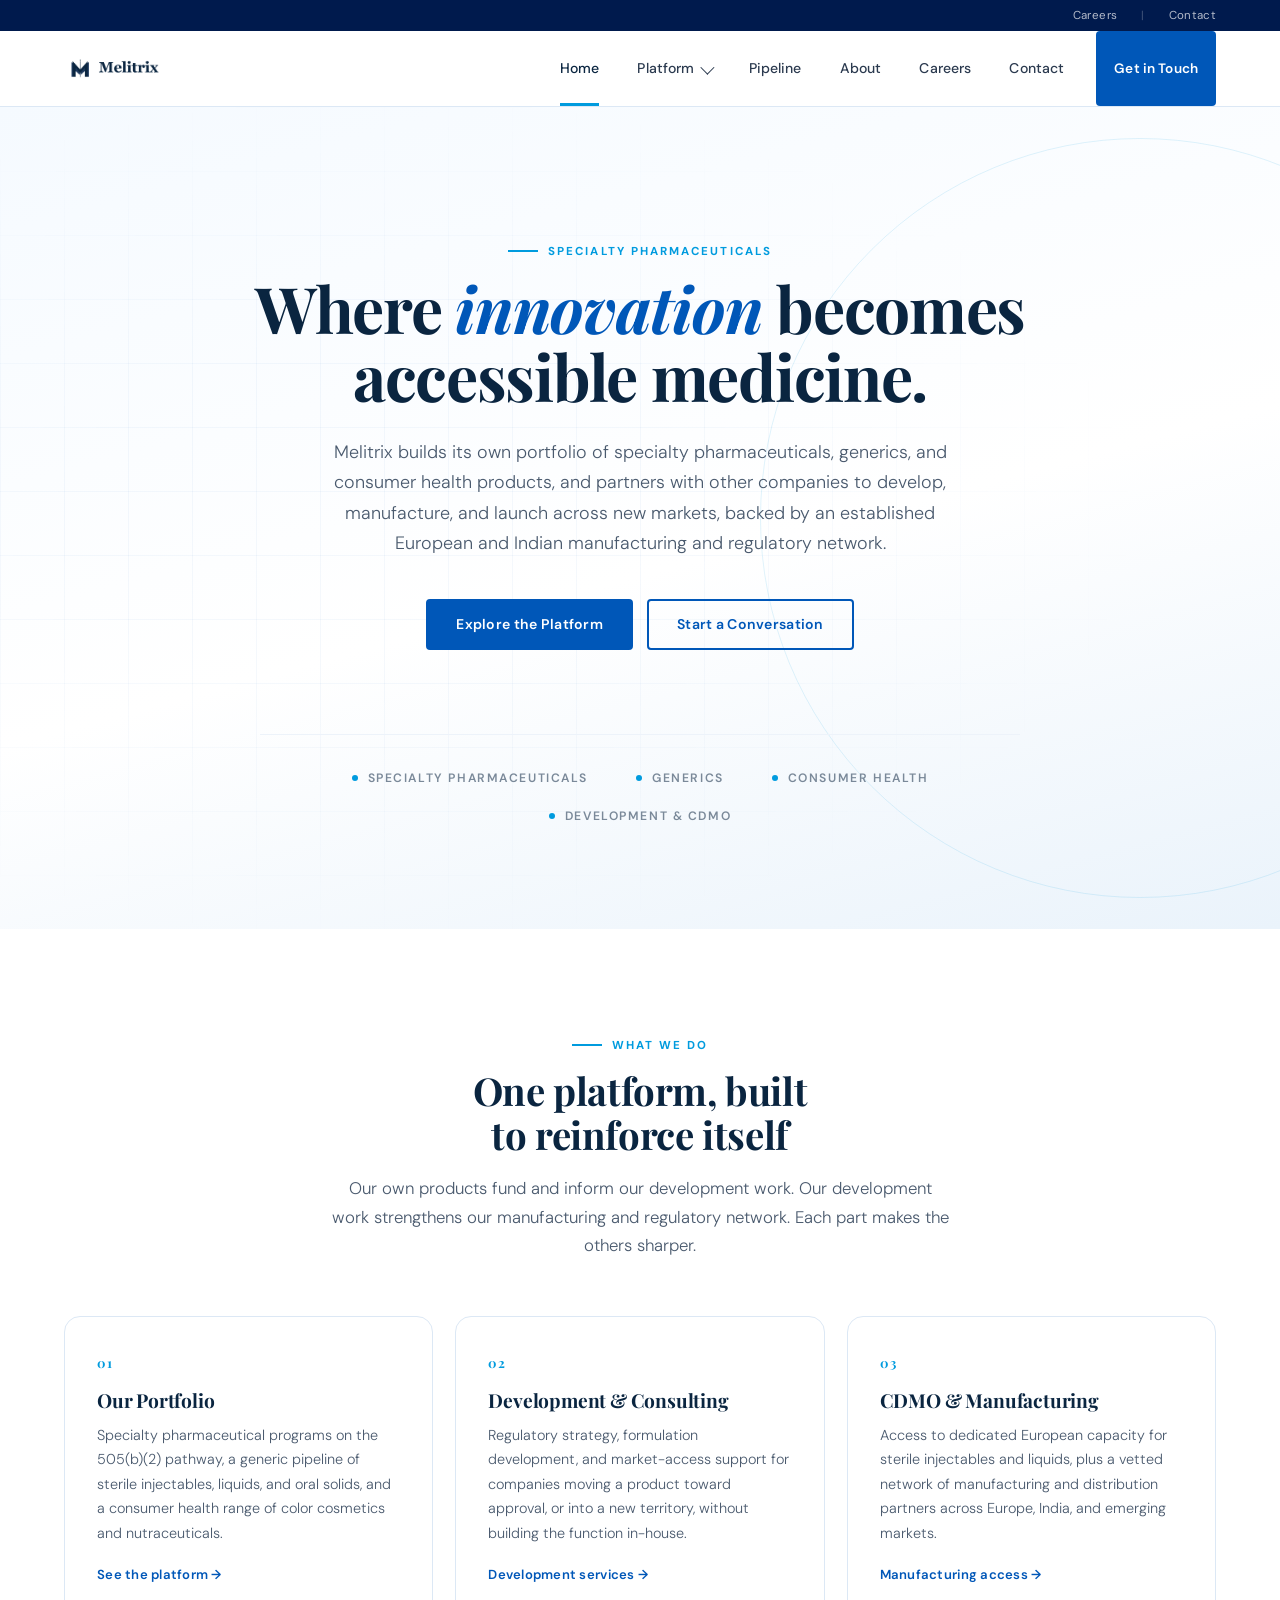
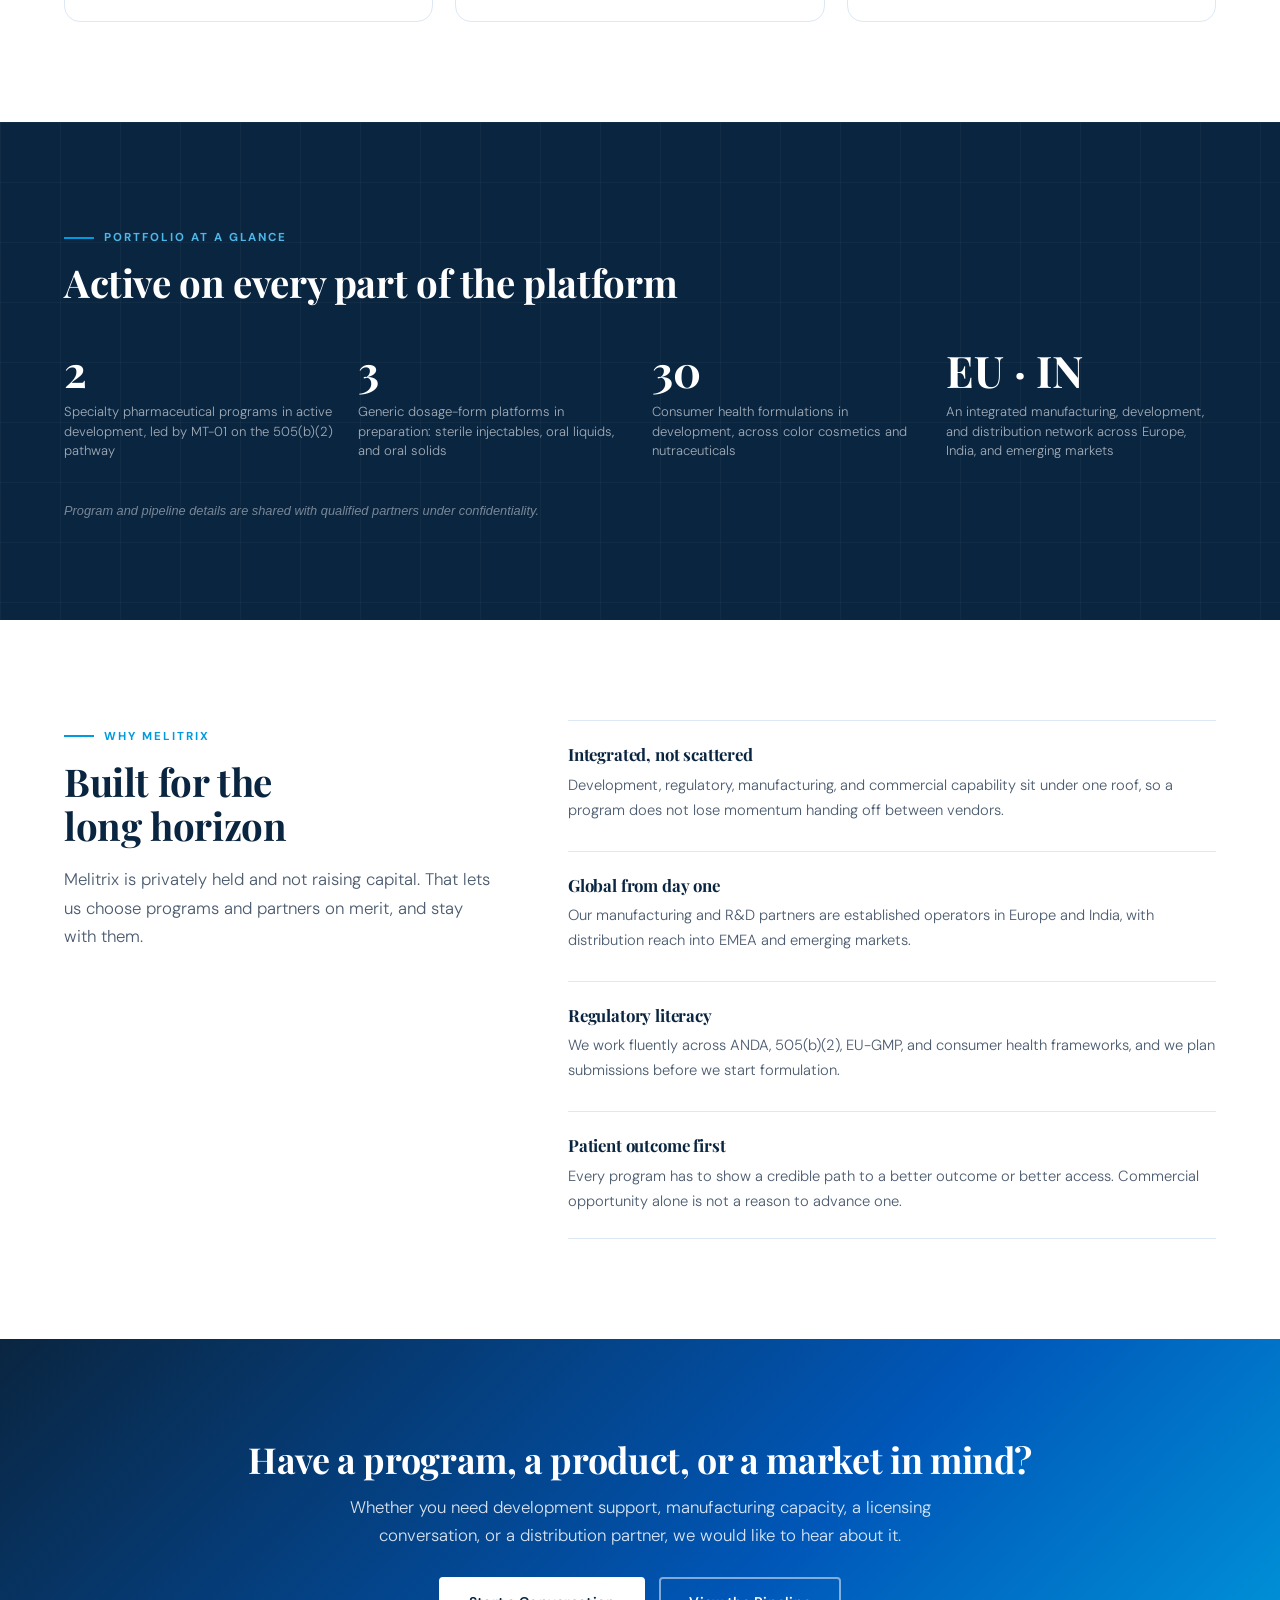
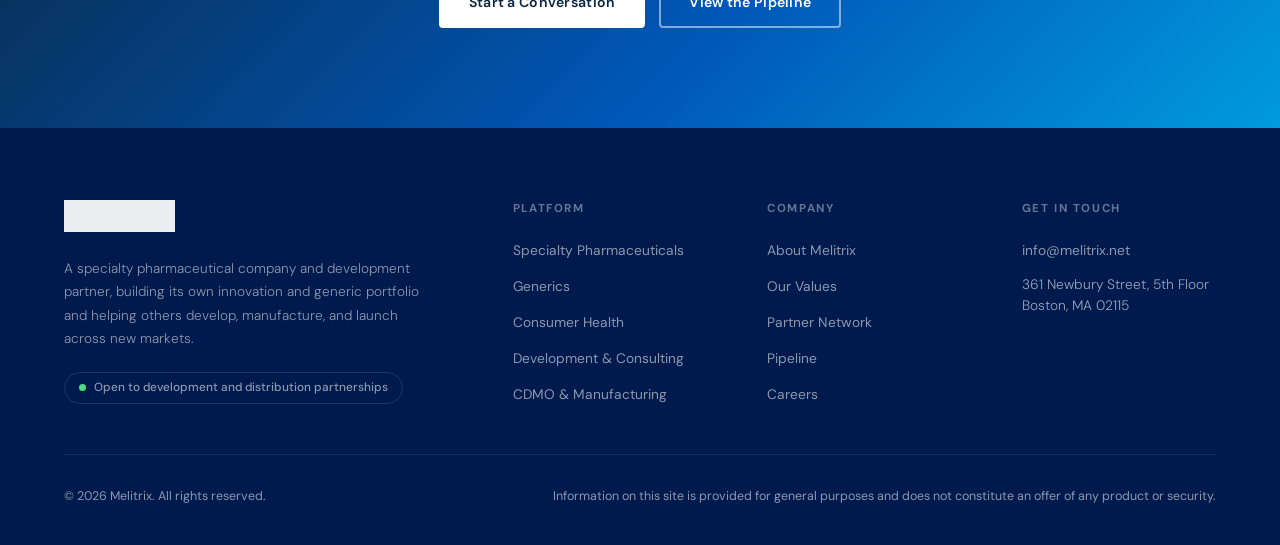
==== commit d8e229ec: "Apply founder review: CINV program, WHO-GMP, sharper metrics copy - Second innovation program (MT-02" ====
--- a/index.html
+++ b/index.html
@@ -340,19 +340,19 @@
     <div class="metrics-grid">
       <div class="metric reveal">
         <div class="metric-value">2</div>
-        <div class="metric-label">Specialty innovation programs in development, led by MT-01</div>
+        <div class="metric-label">Specialty pharmaceutical programs in active development, led by MT-01 on the 505(b)(2) pathway</div>
       </div>
       <div class="metric reveal reveal-delay-1">
-        <div class="metric-value">Generics</div>
-        <div class="metric-label">Sterile injectable, liquid, and oral-solid pipeline in pre-filing preparation</div>
+        <div class="metric-value">3</div>
+        <div class="metric-label">Generic dosage-form platforms in preparation: sterile injectables, oral liquids, and oral solids</div>
       </div>
       <div class="metric reveal reveal-delay-2">
         <div class="metric-value">30</div>
-        <div class="metric-label">Consumer health formulations, 20 color cosmetics and 10 nutraceuticals</div>
+        <div class="metric-label">Consumer health formulations in development, across color cosmetics and nutraceuticals</div>
       </div>
       <div class="metric reveal reveal-delay-3">
-        <div class="metric-value">EU + India</div>
-        <div class="metric-label">Manufacturing, R&amp;D, and distribution network across regulated and emerging markets</div>
+        <div class="metric-value">EU &middot; IN</div>
+        <div class="metric-label">An integrated manufacturing, development, and distribution network across Europe, India, and emerging markets</div>
       </div>
     </div>
     <p class="metrics-note reveal">Program and pipeline details are shared with qualified partners under confidentiality.</p>
